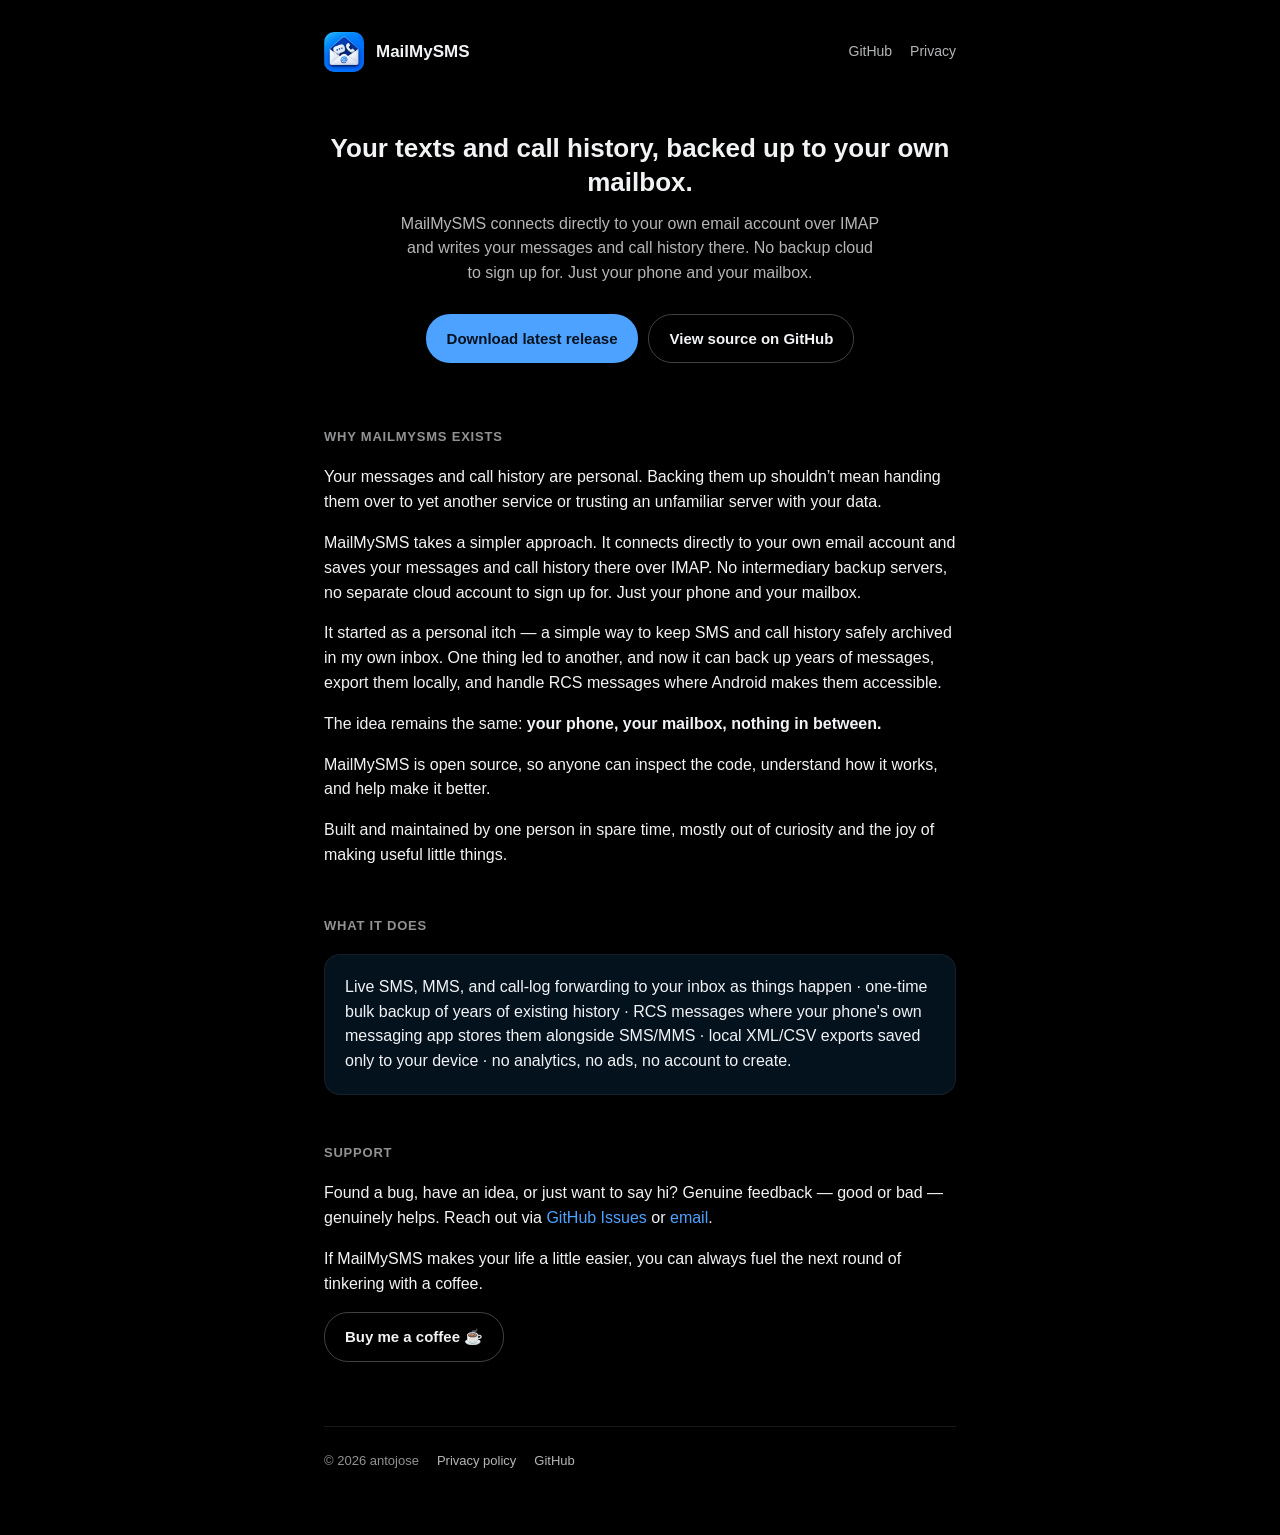
==== docs/index.html @ 64d9e7b8 "Add mailmysms.app website (landing page + privacy policy) Static site in docs/ for GitHub Pages, cus" ====
<!doctype html>
<html lang="en">
<head>
  <meta charset="utf-8">
  <meta name="viewport" content="width=device-width, initial-scale=1">
  <title>MailMySMS — your texts and call history, backed up to your own mailbox</title>
  <meta name="description" content="MailMySMS backs up your SMS, MMS, RCS, and call history by writing them directly into your own email account over IMAP. No backup cloud, no intermediary server — just your phone and your mailbox.">
  <link rel="icon" type="image/png" href="assets/img/favicon.png">
  <link rel="stylesheet" href="assets/css/style.css">

  <meta property="og:title" content="MailMySMS">
  <meta property="og:description" content="Your texts and call history, backed up directly to your own mailbox. No backup cloud, no intermediary server.">
  <meta property="og:image" content="https://mailmysms.app/assets/img/logo.png">
  <meta property="og:type" content="website">
  <meta property="og:url" content="https://mailmysms.app/">
  <meta name="twitter:card" content="summary">
</head>
<body>
  <div class="wrap">
    <header class="site">
      <img src="assets/img/logo.png" alt="MailMySMS">
      <span class="wordmark">MailMySMS</span>
      <nav>
        <a href="https://github.com/antojose/mailmysms">GitHub</a>
        <a href="privacy.html">Privacy</a>
      </nav>
    </header>

    <div class="hero">
      <h1>Your texts and call history, backed up to your own mailbox.</h1>
      <p class="tagline">MailMySMS connects directly to your own email account over IMAP and writes your messages and call history there. No backup cloud to sign up for. Just your phone and your mailbox.</p>
      <div class="cta-row">
        <a class="btn btn-primary" href="https://github.com/antojose/mailmysms/releases/latest">Download latest release</a>
        <a class="btn btn-outline" href="https://github.com/antojose/mailmysms">View source on GitHub</a>
      </div>
    </div>

    <section>
      <h2 class="section-title">Why MailMySMS exists</h2>
      <p>Your messages and call history are personal. Backing them up shouldn’t mean handing them over to yet another service or trusting an unfamiliar server with your data.</p>
      <p>MailMySMS takes a simpler approach. It connects directly to your own email account and saves your messages and call history there over IMAP. No intermediary backup servers, no separate cloud account to sign up for. Just your phone and your mailbox.</p>
      <p>It started as a personal itch — a simple way to keep SMS and call history safely archived in my own inbox. One thing led to another, and now it can back up years of messages, export them locally, and handle RCS messages where Android makes them accessible.</p>
      <p>The idea remains the same: <span class="tagline-emphasis">your phone, your mailbox, nothing in between.</span></p>
      <p>MailMySMS is open source, so anyone can inspect the code, understand how it works, and help make it better.</p>
      <p>Built and maintained by one person in spare time, mostly out of curiosity and the joy of making useful little things.</p>
    </section>

    <section>
      <h2 class="section-title">What it does</h2>
      <div class="card">
        <p style="margin-bottom:0">
          Live SMS, MMS, and call-log forwarding to your inbox as things happen &middot;
          one-time bulk backup of years of existing history &middot;
          RCS messages where your phone's own messaging app stores them alongside SMS/MMS &middot;
          local XML/CSV exports saved only to your device &middot;
          no analytics, no ads, no account to create.
        </p>
      </div>
    </section>

    <section>
      <h2 class="section-title">Support</h2>
      <p>Found a bug, have an idea, or just want to say hi? Genuine feedback — good or bad — genuinely helps. Reach out via <a href="https://github.com/antojose/mailmysms/issues/new">GitHub Issues</a> or <a href="mailto:antolabs.mailmysms@gmail.com">email</a>.</p>
      <p>If MailMySMS makes your life a little easier, you can always fuel the next round of tinkering with a coffee.</p>
      <div class="cta-row" style="justify-content:flex-start">
        <a class="btn btn-outline" href="https://buymeacoffee.com/antojose">Buy me a coffee ☕</a>
      </div>
    </section>

    <footer class="site">
      <span>&copy; <span id="year"></span> antojose</span>
      <a href="privacy.html">Privacy policy</a>
      <a href="https://github.com/antojose/mailmysms">GitHub</a>
      <span class="spacer"></span>
    </footer>
  </div>
  <script>document.getElementById('year').textContent = new Date().getFullYear();</script>
</body>
</html>
---- docs/assets/css/style.css ----
:root {
  --bg: #000000;
  --card-bg: rgba(33, 150, 243, 0.12);
  --card-border: rgba(255, 255, 255, 0.06);
  --text: #f2f3f5;
  --text-dim: rgba(242, 243, 245, 0.75);
  --text-dimmer: rgba(242, 243, 245, 0.6);
  --accent: #4da2ff;
  --accent-on: #04121f;
  --rule: rgba(255, 255, 255, 0.1);
  --max-width: 680px;
}

* {
  box-sizing: border-box;
}

html {
  -webkit-text-size-adjust: 100%;
}

body {
  margin: 0;
  background: var(--bg);
  color: var(--text);
  font-family: -apple-system, BlinkMacSystemFont, "Segoe UI", Roboto, Helvetica, Arial, sans-serif;
  line-height: 1.55;
}

.wrap {
  max-width: var(--max-width);
  margin: 0 auto;
  padding: 32px 24px 64px;
}

a {
  color: var(--accent);
  text-decoration: none;
}

a:hover {
  text-decoration: underline;
}

header.site {
  display: flex;
  align-items: center;
  gap: 12px;
  margin-bottom: 36px;
}

header.site img {
  width: 40px;
  height: 40px;
  border-radius: 10px;
  flex-shrink: 0;
}

header.site .wordmark {
  font-size: 17px;
  font-weight: 700;
}

header.site nav {
  margin-left: auto;
  display: flex;
  gap: 18px;
  font-size: 14px;
}

header.site nav a {
  color: var(--text-dim);
}

.hero {
  text-align: center;
  padding: 24px 0 8px;
}

.hero img.logo {
  width: 84px;
  height: 84px;
  border-radius: 20px;
  margin-bottom: 20px;
}

.hero h1 {
  font-size: 26px;
  line-height: 1.3;
  margin: 0 0 12px;
}

.hero p.tagline {
  font-size: 16px;
  color: var(--text-dim);
  margin: 0 auto 28px;
  max-width: 480px;
}

.cta-row {
  display: flex;
  flex-wrap: wrap;
  gap: 10px;
  justify-content: center;
  margin-bottom: 8px;
}

.btn {
  display: inline-flex;
  align-items: center;
  justify-content: center;
  padding: 12px 20px;
  border-radius: 24px;
  font-size: 15px;
  font-weight: 600;
  border: 1px solid transparent;
  cursor: pointer;
}

.btn-primary {
  background: var(--accent);
  color: var(--accent-on);
}

.btn-outline {
  background: transparent;
  border-color: rgba(255, 255, 255, 0.25);
  color: var(--text);
}

.btn-outline:hover,
.btn-primary:hover {
  text-decoration: none;
  filter: brightness(1.08);
}

section {
  margin-top: 48px;
}

h2 {
  font-size: 18px;
  margin: 0 0 14px;
}

h2.section-title {
  font-size: 13px;
  text-transform: uppercase;
  letter-spacing: 0.06em;
  color: var(--text-dimmer);
  margin-bottom: 18px;
}

p {
  margin: 0 0 16px;
}

.card {
  background: var(--card-bg);
  border: 1px solid var(--card-border);
  border-radius: 16px;
  padding: 20px;
}

.tagline-emphasis {
  font-weight: 700;
}

footer.site {
  margin-top: 64px;
  padding-top: 24px;
  border-top: 1px solid var(--rule);
  font-size: 13px;
  color: var(--text-dimmer);
  display: flex;
  flex-wrap: wrap;
  gap: 8px 18px;
  align-items: center;
}

footer.site a {
  color: var(--text-dim);
}

footer.site .spacer {
  flex: 1;
}

/* Privacy policy page */
.policy h1 {
  font-size: 24px;
  margin: 0 0 6px;
}

.policy .updated {
  color: var(--text-dimmer);
  font-size: 13px;
  margin-bottom: 36px;
}

.policy h2 {
  font-size: 17px;
  margin-top: 36px;
}

.policy ul {
  margin: 0 0 16px;
  padding-left: 20px;
}

.policy li {
  margin-bottom: 8px;
}

.back-link {
  display: inline-block;
  margin-bottom: 28px;
  font-size: 14px;
  color: var(--text-dim);
}

@media (max-width: 420px) {
  .hero h1 {
    font-size: 22px;
  }
  .cta-row {
    flex-direction: column;
  }
  .btn {
    width: 100%;
  }
}
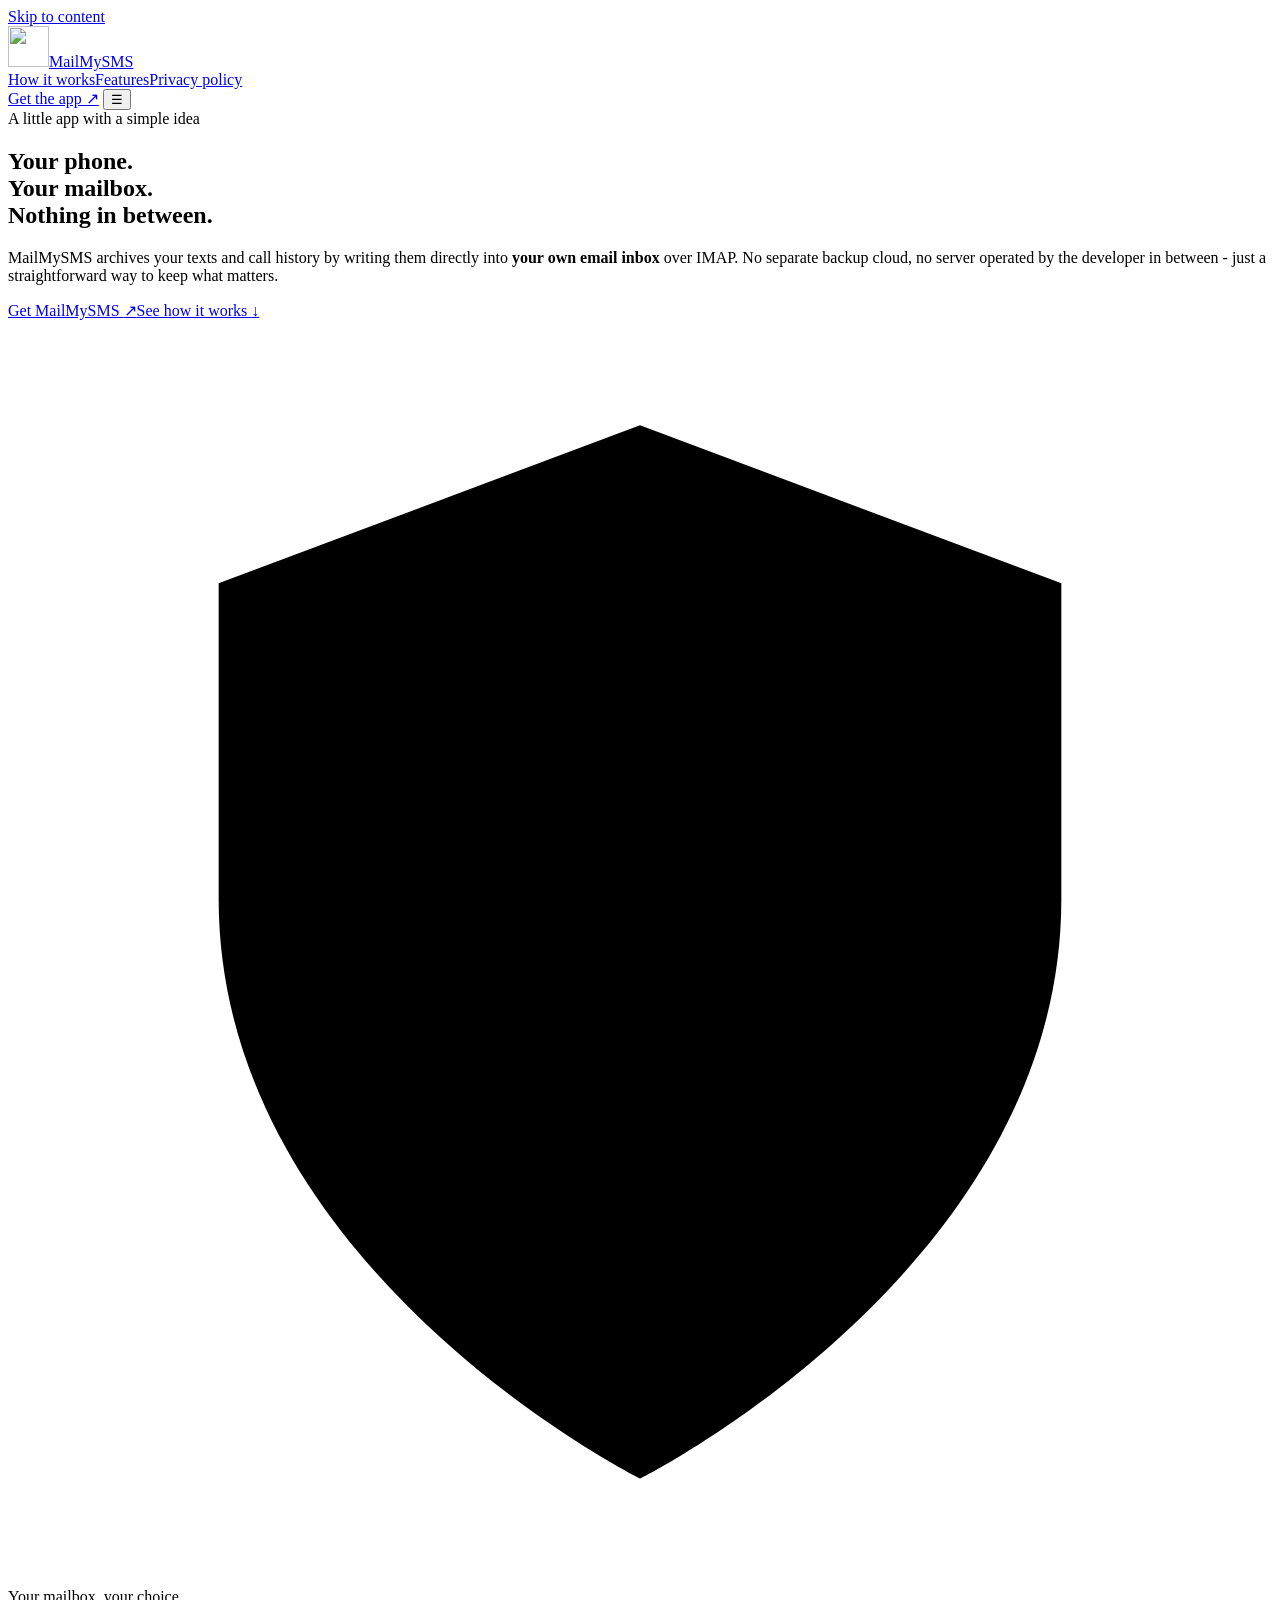
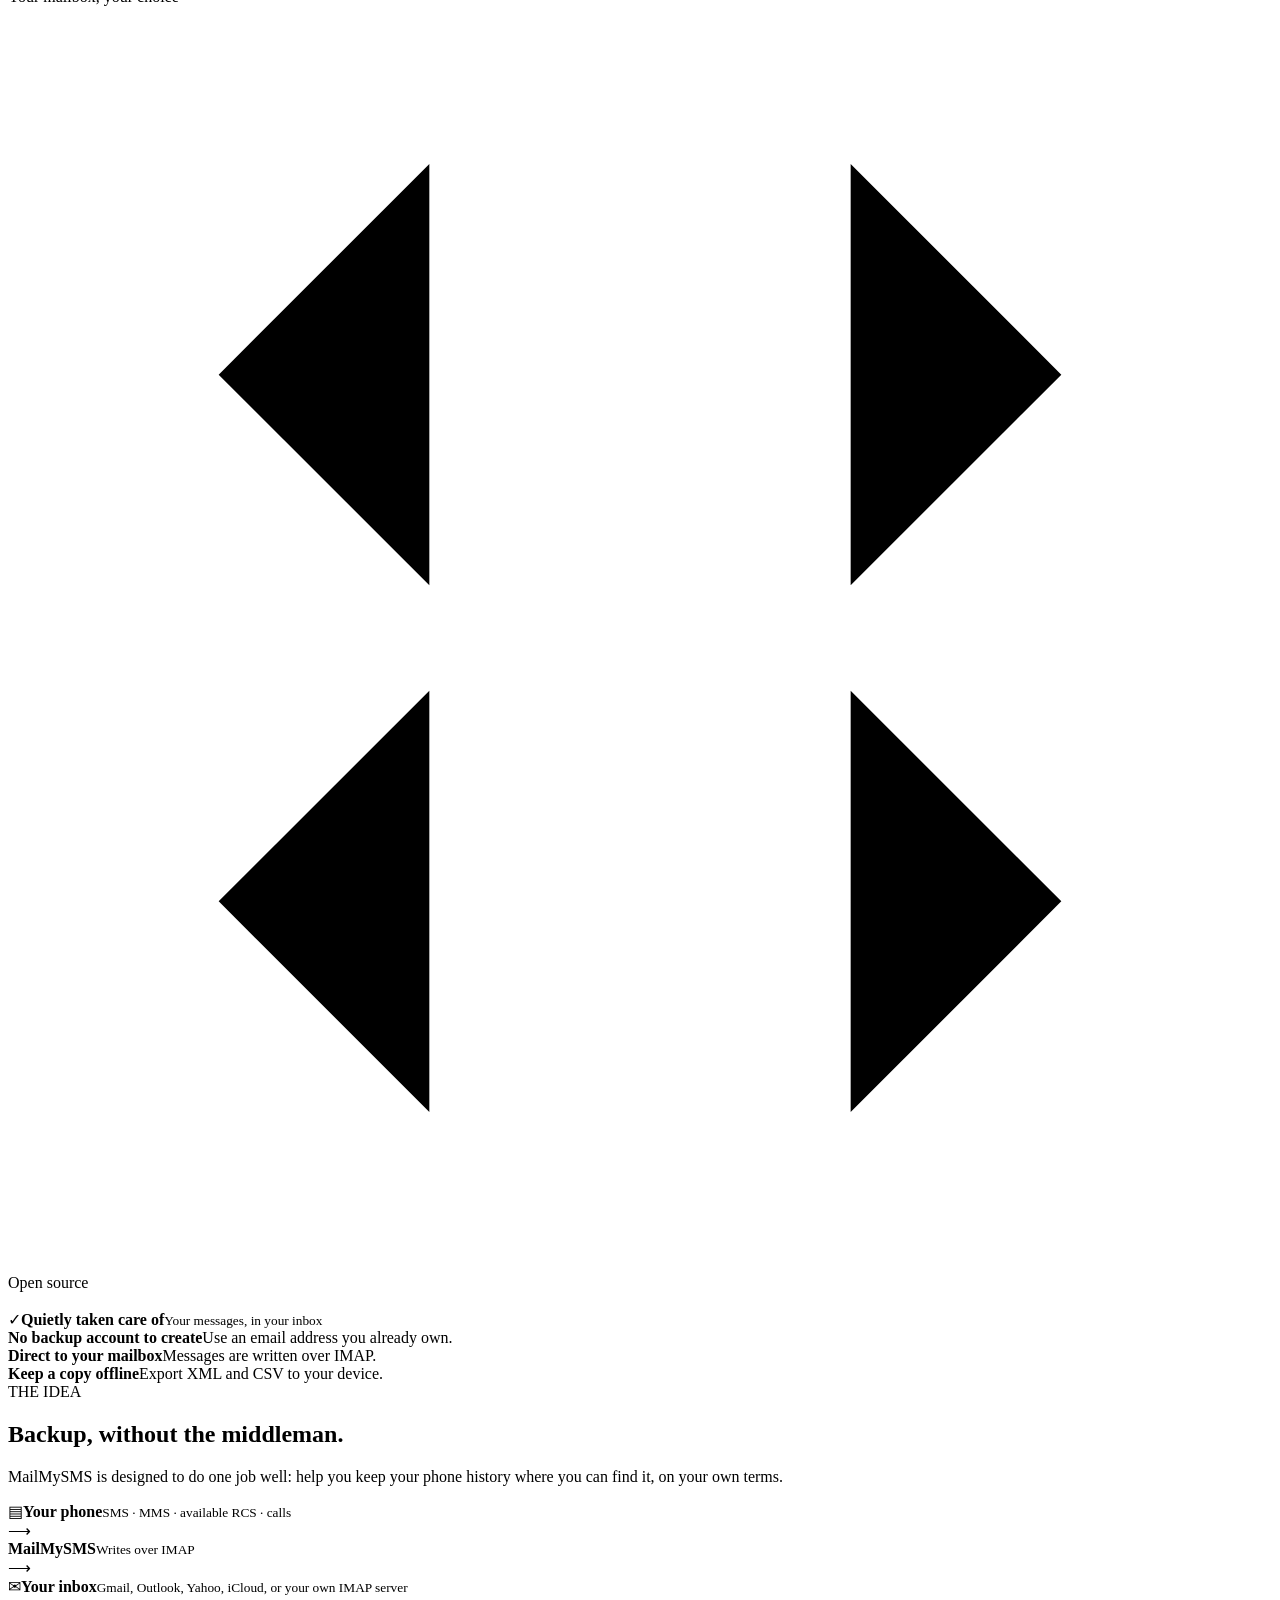
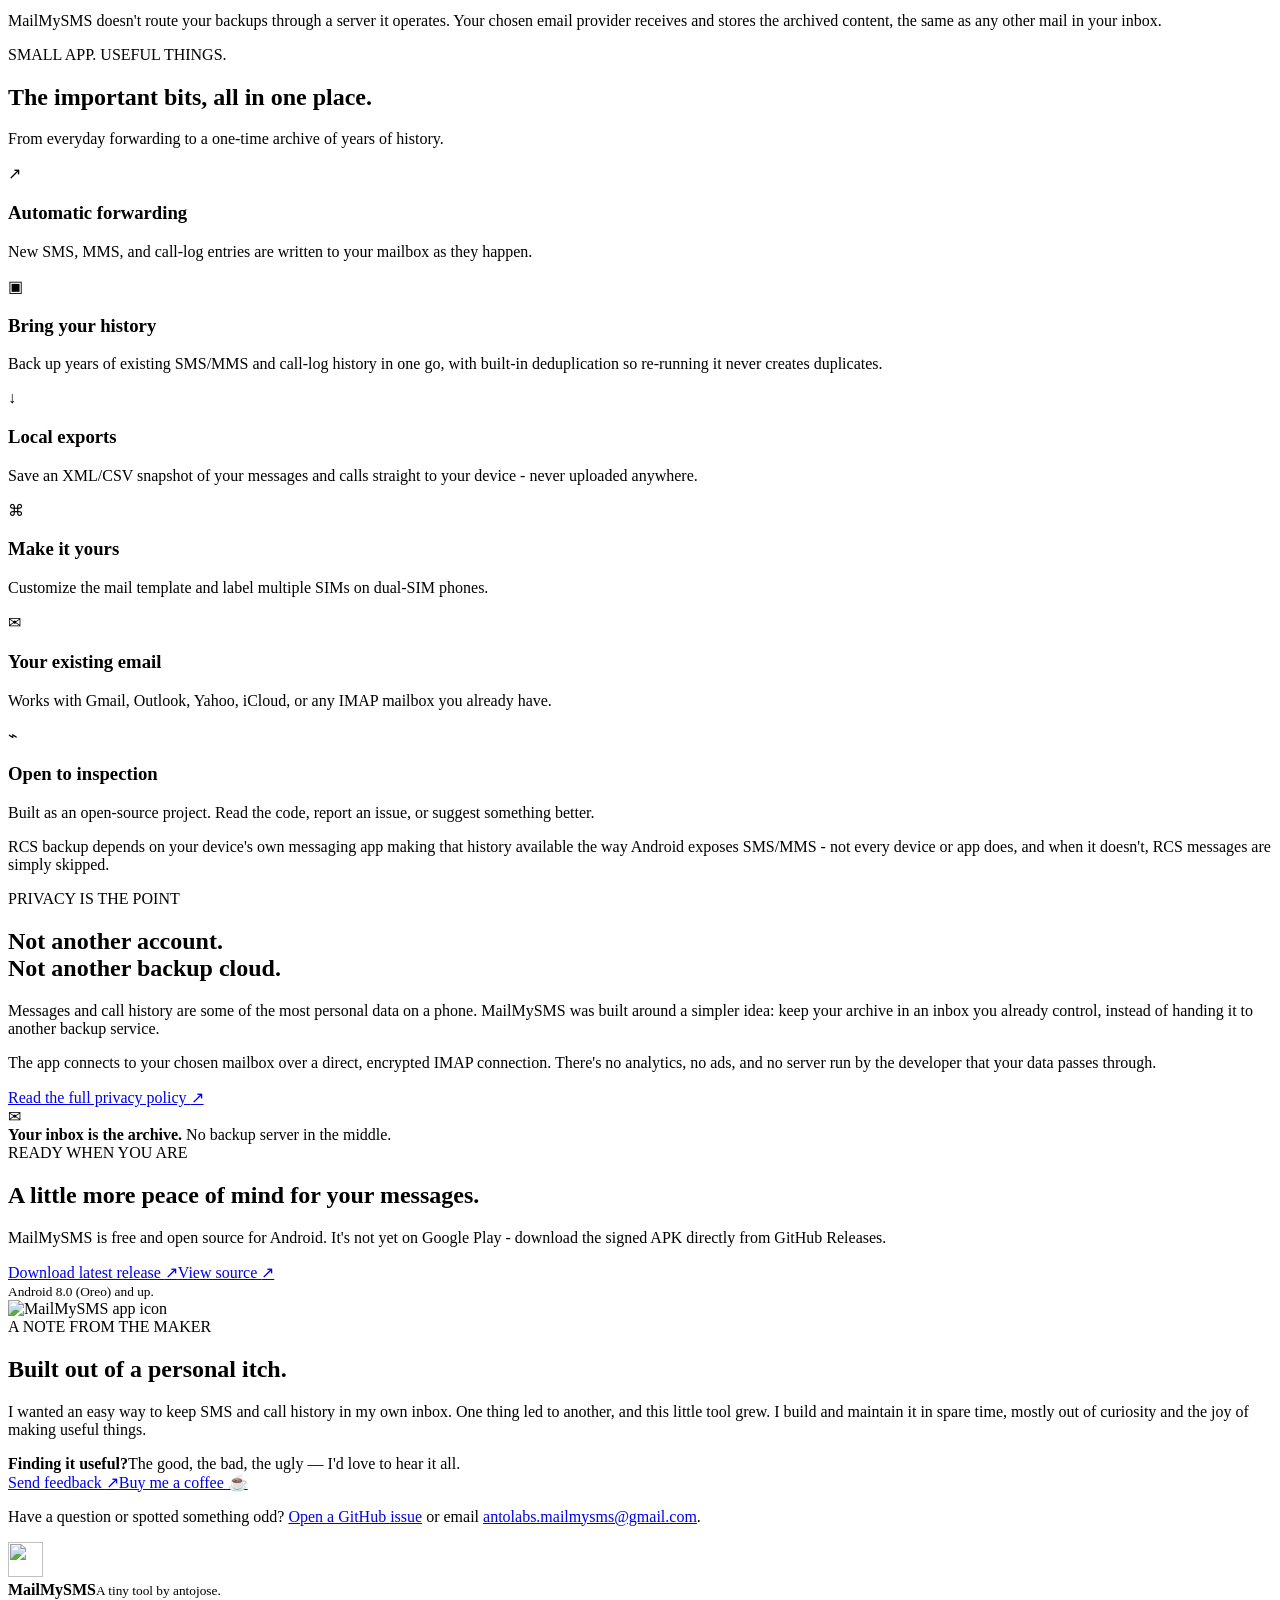
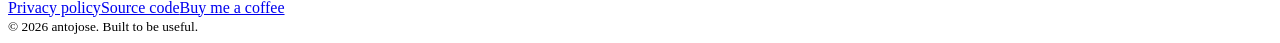
==== commit bcfcfa82: "Rebuild mailmysms.app site, merging in a ChatGPT-drafted design pass The user asked a separate ChatG" ====
--- a/docs/index.html
+++ b/docs/index.html
@@ -3,77 +3,137 @@
 <head>
   <meta charset="utf-8">
   <meta name="viewport" content="width=device-width, initial-scale=1">
-  <title>MailMySMS — your texts and call history, backed up to your own mailbox</title>
-  <meta name="description" content="MailMySMS backs up your SMS, MMS, RCS, and call history by writing them directly into your own email account over IMAP. No backup cloud, no intermediary server — just your phone and your mailbox.">
-  <link rel="icon" type="image/png" href="assets/img/favicon.png">
-  <link rel="stylesheet" href="assets/css/style.css">
-
-  <meta property="og:title" content="MailMySMS">
-  <meta property="og:description" content="Your texts and call history, backed up directly to your own mailbox. No backup cloud, no intermediary server.">
-  <meta property="og:image" content="https://mailmysms.app/assets/img/logo.png">
+  <meta name="theme-color" content="#0c111b">
+  <meta name="description" content="MailMySMS backs up your SMS, MMS, RCS, and call history by writing them directly into your own email account over IMAP. No backup cloud, no intermediary server - just your phone and your mailbox.">
+  <meta property="og:title" content="MailMySMS — Your phone. Your mailbox.">
+  <meta property="og:description" content="A little Android tool for keeping your messages and call history in your own inbox.">
   <meta property="og:type" content="website">
   <meta property="og:url" content="https://mailmysms.app/">
-  <meta name="twitter:card" content="summary">
+  <meta property="og:image" content="https://mailmysms.app/assets/mailmysms-icon.webp">
+  <link rel="canonical" href="https://mailmysms.app/">
+  <link rel="icon" href="/assets/favicon.png" type="image/png">
+  <link rel="stylesheet" href="/styles.css">
+  <script src="/site.js" defer></script>
+  <title>MailMySMS — Your phone. Your mailbox. Nothing in between.</title>
 </head>
 <body>
-  <div class="wrap">
-    <header class="site">
-      <img src="assets/img/logo.png" alt="MailMySMS">
-      <span class="wordmark">MailMySMS</span>
-      <nav>
-        <a href="https://github.com/antojose/mailmysms">GitHub</a>
-        <a href="privacy.html">Privacy</a>
-      </nav>
-    </header>
+  <a class="skip" href="#main">Skip to content</a>
+  <header class="site-header">
+    <nav class="wrap nav" aria-label="Main navigation">
+      <a class="brand" href="/" aria-label="MailMySMS home"><img src="/assets/mailmysms-icon.webp" alt="" width="41" height="41"><span>MailMySMS</span></a>
+      <div class="nav-links"><a href="#how">How it works</a><a href="#features">Features</a><a href="/privacy">Privacy policy</a></div>
+      <a class="nav-cta" data-link="releases" href="#download">Get the app <span aria-hidden="true">↗</span></a>
+      <button class="menu-toggle" aria-expanded="false" aria-controls="mobile-menu" aria-label="Toggle menu">☰</button>
+    </nav>
+    <div class="mobile-menu" id="mobile-menu" hidden><a href="#how">How it works</a><a href="#features">Features</a><a href="/privacy">Privacy policy</a><a href="#download">Get the app</a></div>
+  </header>
 
-    <div class="hero">
-      <h1>Your texts and call history, backed up to your own mailbox.</h1>
-      <p class="tagline">MailMySMS connects directly to your own email account over IMAP and writes your messages and call history there. No backup cloud to sign up for. Just your phone and your mailbox.</p>
-      <div class="cta-row">
-        <a class="btn btn-primary" href="https://github.com/antojose/mailmysms/releases/latest">Download latest release</a>
-        <a class="btn btn-outline" href="https://github.com/antojose/mailmysms">View source on GitHub</a>
+  <main id="main">
+    <section class="hero wrap">
+      <div class="hero-copy">
+        <div class="eyebrow"><span class="spark"></span> A little app with a simple idea</div>
+        <h1>Your phone.<br><span>Your mailbox.</span><br>Nothing in between.</h1>
+        <p class="lead">MailMySMS archives your texts and call history by writing them directly into <strong>your own email inbox</strong> over IMAP. No separate backup cloud, no server operated by the developer in between - just a straightforward way to keep what matters.</p>
+        <div class="hero-actions"><a class="button primary" data-link="releases" href="#download">Get MailMySMS <span aria-hidden="true">↗</span></a><a class="button ghost" href="#how">See how it works <span aria-hidden="true">↓</span></a></div>
+        <div class="hero-notes">
+          <span><svg class="mini-icon" viewBox="0 0 24 24" aria-hidden="true"><path d="M12 22s8-4 8-11V5l-8-3-8 3v6c0 7 8 11 8 11Z"/><path d="m9 12 2 2 4-4"/></svg> Your mailbox, your choice</span>
+          <span><svg class="mini-icon" viewBox="0 0 24 24" aria-hidden="true"><path d="M8 3 4 7l4 4M16 3l4 4-4 4M14 2 10 12M8 21l-4-4 4-4M16 21l4-4-4-4M10 22l4-10"/></svg> Open source</span>
+        </div>
       </div>
-    </div>
-
-    <section>
-      <h2 class="section-title">Why MailMySMS exists</h2>
-      <p>Your messages and call history are personal. Backing them up shouldn’t mean handing them over to yet another service or trusting an unfamiliar server with your data.</p>
-      <p>MailMySMS takes a simpler approach. It connects directly to your own email account and saves your messages and call history there over IMAP. No intermediary backup servers, no separate cloud account to sign up for. Just your phone and your mailbox.</p>
-      <p>It started as a personal itch — a simple way to keep SMS and call history safely archived in my own inbox. One thing led to another, and now it can back up years of messages, export them locally, and handle RCS messages where Android makes them accessible.</p>
-      <p>The idea remains the same: <span class="tagline-emphasis">your phone, your mailbox, nothing in between.</span></p>
-      <p>MailMySMS is open source, so anyone can inspect the code, understand how it works, and help make it better.</p>
-      <p>Built and maintained by one person in spare time, mostly out of curiosity and the joy of making useful little things.</p>
-    </section>
-
-    <section>
-      <h2 class="section-title">What it does</h2>
-      <div class="card">
-        <p style="margin-bottom:0">
-          Live SMS, MMS, and call-log forwarding to your inbox as things happen &middot;
-          one-time bulk backup of years of existing history &middot;
-          RCS messages where your phone's own messaging app stores them alongside SMS/MMS &middot;
-          local XML/CSV exports saved only to your device &middot;
-          no analytics, no ads, no account to create.
-        </p>
+      <div class="hero-art" aria-hidden="true">
+        <div class="hero-glow"></div>
+        <div class="icon-badge"><img src="/assets/mailmysms-icon.webp" alt=""></div>
+        <div class="floating-note"><span class="note-icon">✓</span><span><strong>Quietly taken care of</strong><small>Your messages, in your inbox</small></span></div>
       </div>
     </section>
 
-    <section>
-      <h2 class="section-title">Support</h2>
-      <p>Found a bug, have an idea, or just want to say hi? Genuine feedback — good or bad — genuinely helps. Reach out via <a href="https://github.com/antojose/mailmysms/issues/new">GitHub Issues</a> or <a href="mailto:antolabs.mailmysms@gmail.com">email</a>.</p>
-      <p>If MailMySMS makes your life a little easier, you can always fuel the next round of tinkering with a coffee.</p>
-      <div class="cta-row" style="justify-content:flex-start">
-        <a class="btn btn-outline" href="https://buymeacoffee.com/antojose">Buy me a coffee ☕</a>
+    <section class="trust-band">
+      <div class="wrap trust-inner">
+        <div><strong>No backup account to create</strong><span>Use an email address you already own.</span></div>
+        <div><strong>Direct to your mailbox</strong><span>Messages are written over IMAP.</span></div>
+        <div><strong>Keep a copy offline</strong><span>Export XML and CSV to your device.</span></div>
       </div>
     </section>
 
-    <footer class="site">
-      <span>&copy; <span id="year"></span> antojose</span>
-      <a href="privacy.html">Privacy policy</a>
-      <a href="https://github.com/antojose/mailmysms">GitHub</a>
-      <span class="spacer"></span>
-    </footer>
-  </div>
-  <script>document.getElementById('year').textContent = new Date().getFullYear();</script>
+    <section class="section wrap" id="how">
+      <div class="section-heading"><span class="kicker">THE IDEA</span><h2>Backup, without the middleman.</h2><p>MailMySMS is designed to do one job well: help you keep your phone history where you can find it, on your own terms.</p></div>
+      <div class="flow-diagram" aria-label="Phone to MailMySMS to your own mailbox">
+        <div class="flow-node"><span class="flow-emoji">▤</span><strong>Your phone</strong><small>SMS · MMS · available RCS · calls</small></div>
+        <span class="flow-arrow" aria-hidden="true">⟶</span>
+        <div class="flow-node focus"><img src="/assets/mailmysms-icon.webp" alt=""><strong>MailMySMS</strong><small>Writes over IMAP</small></div>
+        <span class="flow-arrow" aria-hidden="true">⟶</span>
+        <div class="flow-node"><span class="flow-emoji">✉</span><strong>Your inbox</strong><small>Gmail, Outlook, Yahoo, iCloud, or your own IMAP server</small></div>
+      </div>
+      <p class="flow-caption">MailMySMS doesn't route your backups through a server it operates. Your chosen email provider receives and stores the archived content, the same as any other mail in your inbox.</p>
+    </section>
+
+    <section class="section feature-section" id="features">
+      <div class="wrap">
+        <div class="section-heading"><span class="kicker">SMALL APP. USEFUL THINGS.</span><h2>The important bits, all in one place.</h2><p>From everyday forwarding to a one-time archive of years of history.</p></div>
+        <div class="feature-grid">
+          <article class="feature-card"><div class="feature-icon">↗</div><h3>Automatic forwarding</h3><p>New SMS, MMS, and call-log entries are written to your mailbox as they happen.</p></article>
+          <article class="feature-card"><div class="feature-icon">▣</div><h3>Bring your history</h3><p>Back up years of existing SMS/MMS and call-log history in one go, with built-in deduplication so re-running it never creates duplicates.</p></article>
+          <article class="feature-card"><div class="feature-icon">↓</div><h3>Local exports</h3><p>Save an XML/CSV snapshot of your messages and calls straight to your device - never uploaded anywhere.</p></article>
+          <article class="feature-card"><div class="feature-icon">⌘</div><h3>Make it yours</h3><p>Customize the mail template and label multiple SIMs on dual-SIM phones.</p></article>
+          <article class="feature-card"><div class="feature-icon">✉</div><h3>Your existing email</h3><p>Works with Gmail, Outlook, Yahoo, iCloud, or any IMAP mailbox you already have.</p></article>
+          <article class="feature-card"><div class="feature-icon">⌁</div><h3>Open to inspection</h3><p>Built as an open-source project. Read the code, report an issue, or suggest something better.</p></article>
+        </div>
+        <p class="feature-footnote">RCS backup depends on your device's own messaging app making that history available the way Android exposes SMS/MMS - not every device or app does, and when it doesn't, RCS messages are simply skipped.</p>
+      </div>
+    </section>
+
+    <section class="section wrap privacy-section" id="privacy">
+      <div class="privacy-copy">
+        <span class="kicker">PRIVACY IS THE POINT</span>
+        <h2>Not another account.<br>Not another backup cloud.</h2>
+        <p>Messages and call history are some of the most personal data on a phone. MailMySMS was built around a simpler idea: keep your archive in an inbox you already control, instead of handing it to another backup service.</p>
+        <p>The app connects to your chosen mailbox over a direct, encrypted IMAP connection. There's no analytics, no ads, and no server run by the developer that your data passes through.</p>
+        <a href="/privacy" class="inline-link">Read the full privacy policy <span aria-hidden="true">↗</span></a>
+      </div>
+      <div class="privacy-illustration">
+        <div class="safe-panel">
+          <div class="safe-top"><span class="safe-dot"></span><span class="safe-dot"></span><span class="safe-dot"></span></div>
+          <div class="safe-lock">✉</div>
+          <strong>Your inbox is the archive.</strong>
+          <span>No backup server in the middle.</span>
+        </div>
+      </div>
+    </section>
+
+    <section class="section wrap download-section" id="download">
+      <div class="download-card">
+        <div>
+          <span class="kicker">READY WHEN YOU ARE</span>
+          <h2>A little more peace of mind for your messages.</h2>
+          <p>MailMySMS is free and open source for Android. It's not yet on Google Play - download the signed APK directly from GitHub Releases.</p>
+          <div class="download-actions"><a class="button primary" data-link="releases" href="#download">Download latest release <span aria-hidden="true">↗</span></a><a class="button ghost" data-link="source" href="#download">View source <span aria-hidden="true">↗</span></a></div>
+          <small class="availability">Android 8.0 (Oreo) and up.</small>
+        </div>
+        <img src="/assets/mailmysms-icon.webp" alt="MailMySMS app icon">
+      </div>
+    </section>
+
+    <section class="section wrap maker-section">
+      <div class="maker-card">
+        <span class="kicker">A NOTE FROM THE MAKER</span>
+        <h2>Built out of a personal itch.</h2>
+        <p>I wanted an easy way to keep SMS and call history in my own inbox. One thing led to another, and this little tool grew. I build and maintain it in spare time, mostly out of curiosity and the joy of making useful things.</p>
+        <div class="maker-bottom">
+          <div><strong>Finding it useful?</strong><span>The good, the bad, the ugly — I'd love to hear it all.</span></div>
+          <div class="maker-actions"><a class="button ghost" data-link="feedback" href="#contact">Send feedback <span aria-hidden="true">↗</span></a><a class="button coffee" href="https://buymeacoffee.com/antojose" target="_blank" rel="noopener noreferrer">Buy me a coffee ☕</a></div>
+        </div>
+      </div>
+    </section>
+
+    <section class="wrap contact-note" id="contact"><p>Have a question or spotted something odd? <a data-link="feedback" href="#contact">Open a GitHub issue</a> or email <a href="mailto:antolabs.mailmysms@gmail.com">antolabs.mailmysms@gmail.com</a>.</p></section>
+  </main>
+
+  <footer class="site-footer">
+    <div class="wrap footer-inner">
+      <div class="footer-brand"><img src="/assets/mailmysms-icon.webp" alt="" width="35" height="35"><div><strong>MailMySMS</strong><small>A tiny tool by antojose.</small></div></div>
+      <div class="footer-links"><a href="/privacy">Privacy policy</a><a data-link="source" href="#download">Source code</a><a href="https://buymeacoffee.com/antojose" target="_blank" rel="noopener noreferrer">Buy me a coffee</a></div>
+      <small class="copyright">© <span id="year">2026</span> antojose. Built to be useful.</small>
+    </div>
+  </footer>
 </body>
 </html>
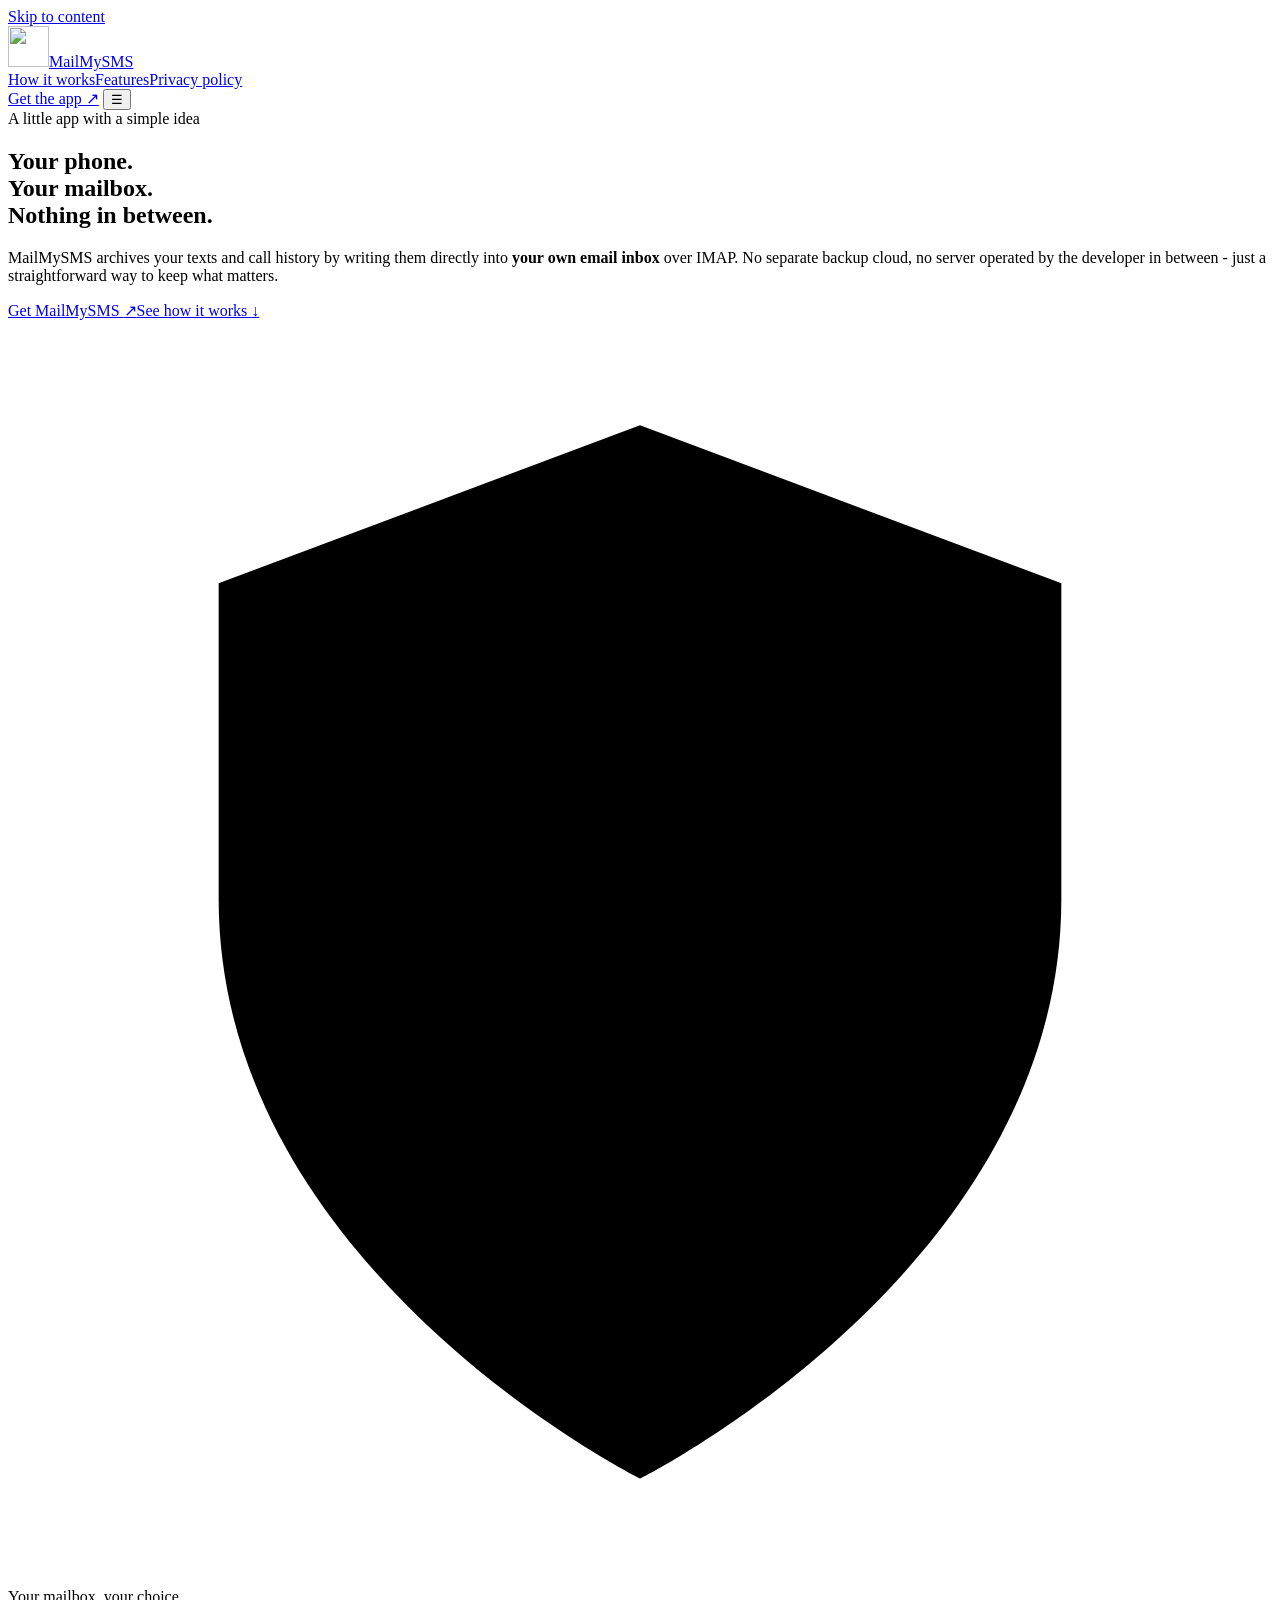
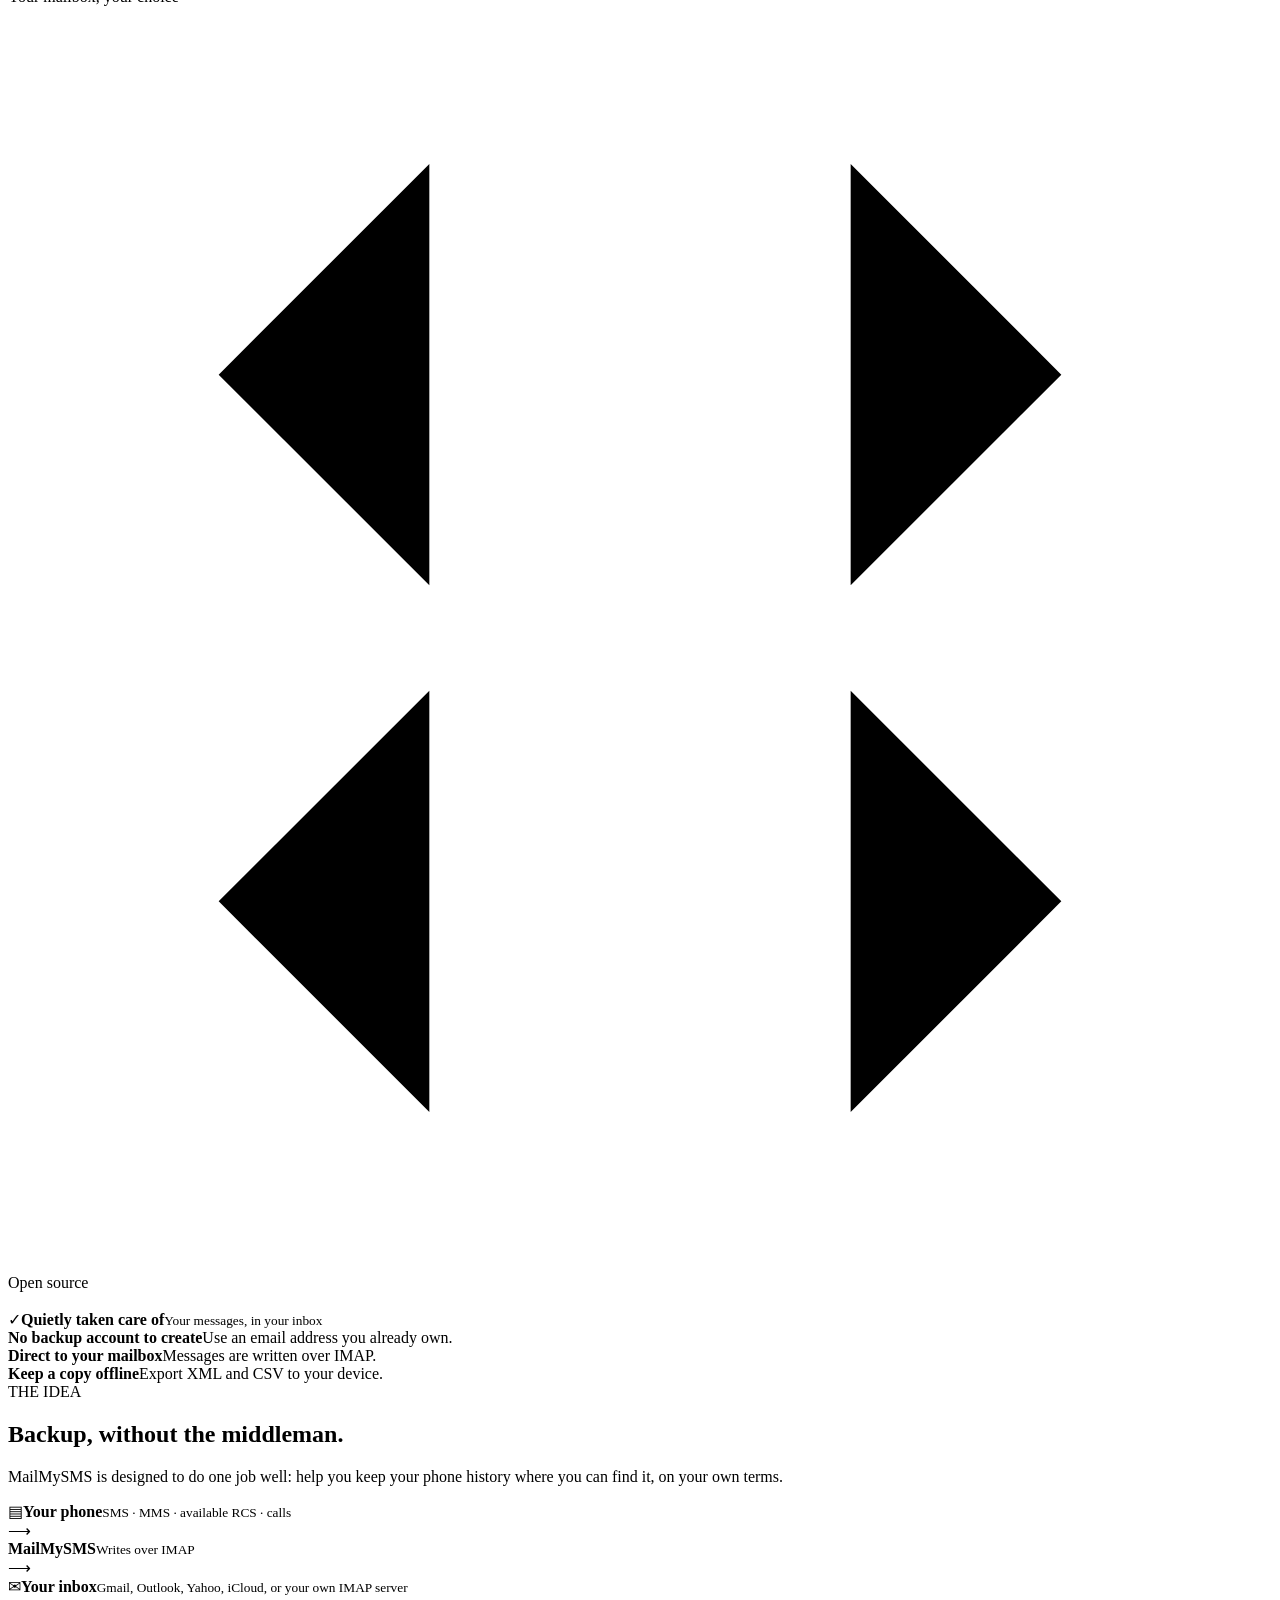
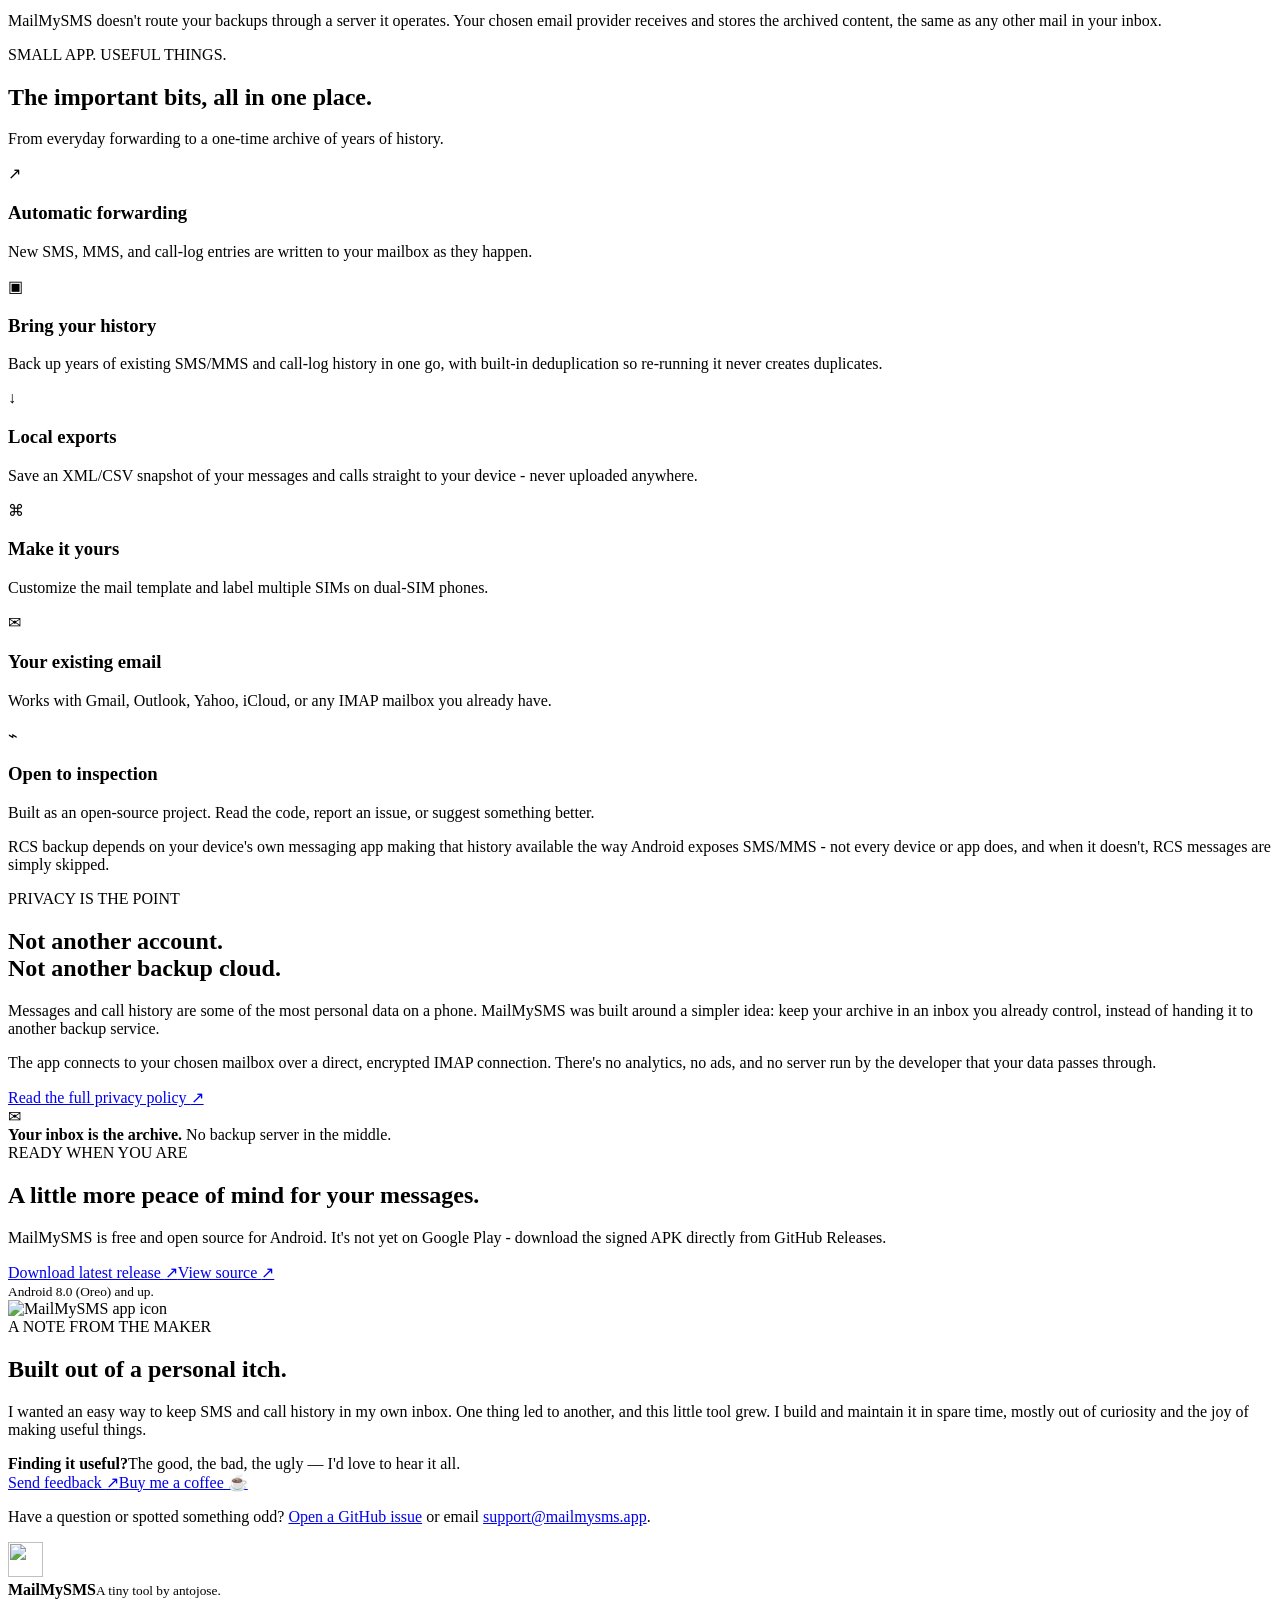
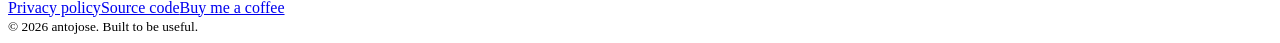
==== commit 536d9049: "Switch public contact addresses to support@/privacy@mailmysms.app Replaces the raw Gmail address sho" ====
--- a/docs/index.html
+++ b/docs/index.html
@@ -125,7 +125,7 @@
       </div>
     </section>
 
-    <section class="wrap contact-note" id="contact"><p>Have a question or spotted something odd? <a data-link="feedback" href="#contact">Open a GitHub issue</a> or email <a href="mailto:antolabs.mailmysms@gmail.com">antolabs.mailmysms@gmail.com</a>.</p></section>
+    <section class="wrap contact-note" id="contact"><p>Have a question or spotted something odd? <a data-link="feedback" href="#contact">Open a GitHub issue</a> or email <a href="mailto:support@mailmysms.app">support@mailmysms.app</a>.</p></section>
   </main>
 
   <footer class="site-footer">
